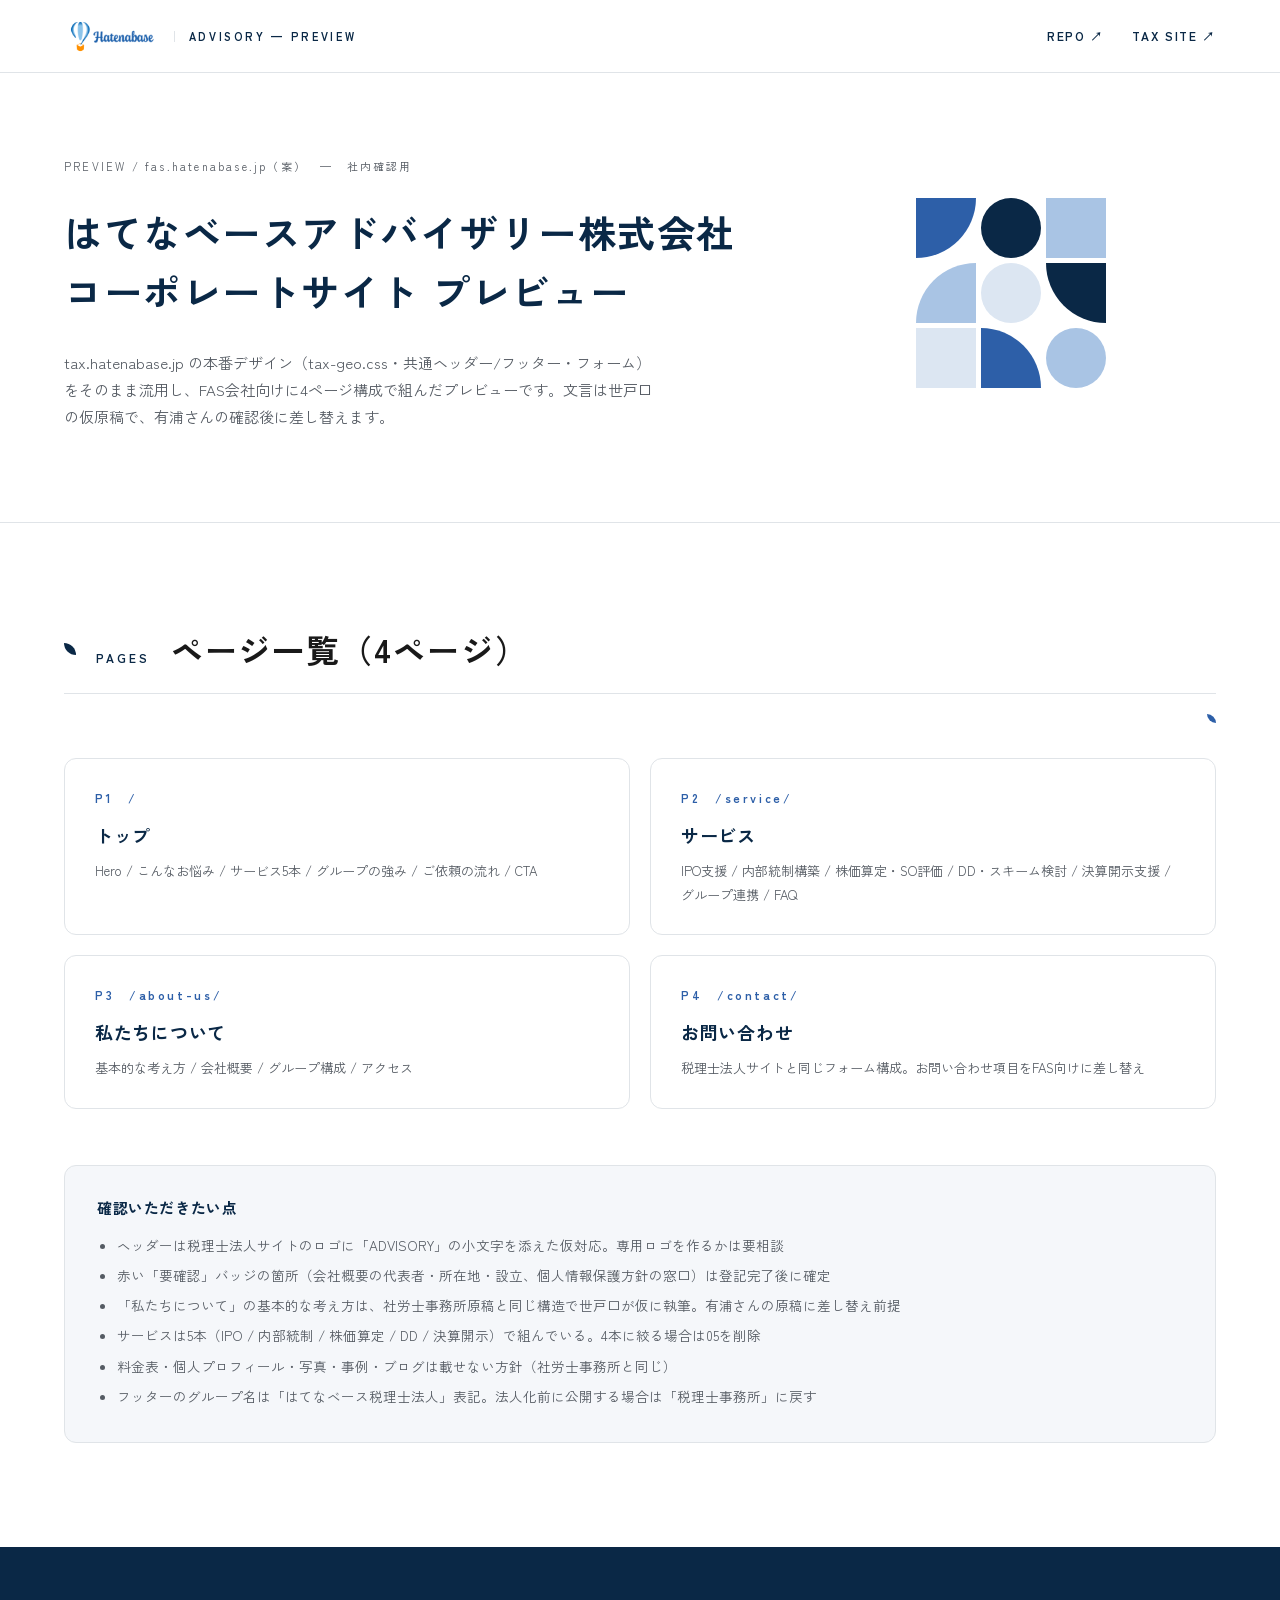
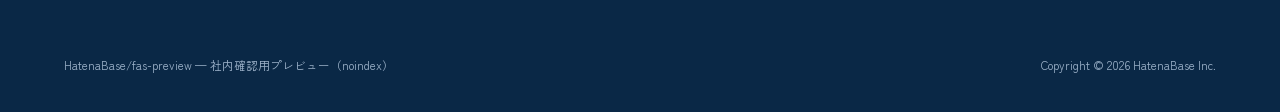
==== index.html @ cef5d2ef "はてなベースアドバイザリー株式会社 サイトプレビュー（4ページ）を追加 tax.hatenabase.jp の本番デザイン（tax-geo.css・共通シェル・フォーム）を流用し、 トップ / サービ" ====
<!DOCTYPE html>
<html lang="ja">
<head>
  <meta charset="UTF-8">
  <meta name="viewport" content="width=device-width, initial-scale=1.0">
  <meta name="robots" content="noindex,nofollow">
  <link rel="icon" type="image/svg+xml" href="assets/favicon.svg">
  <title>fas.hatenabase.jp プレビュー一覧｜はてなベースアドバイザリー株式会社</title>
  <link rel="preconnect" href="https://fonts.googleapis.com">
  <link rel="preconnect" href="https://fonts.gstatic.com" crossorigin>
  <link href="https://fonts.googleapis.com/css2?family=Zen+Kaku+Gothic+New:wght@400;500;700&display=swap" rel="stylesheet">
  <link rel="stylesheet" href="assets/tax-geo.css">
  <link rel="stylesheet" href="assets/fas.css">
</head>
<body>
<header class="hd"><div class="wrap hdw"><a class="hbrand" href="index.html"><img class="hlogo" src="assets/images/hatenabase-logo.png" alt="Hatenabase"><span class="hsub">ADVISORY — PREVIEW</span></a><nav class="nav"><a href="https://github.com/HatenaBase/hatena-fas" target="_blank" rel="noopener">REPO ↗</a><a href="https://tax.hatenabase.jp/" target="_blank" rel="noopener">TAX SITE ↗</a></nav></div></header>
<main id="main">
<section class="phero"><div class="wrap pherog"><div><div class="crumb">PREVIEW / fas.hatenabase.jp（案）　—　社内確認用</div><h1>はてなベースアドバイザリー株式会社<br>コーポレートサイト プレビュー</h1><p style="margin-bottom:0">tax.hatenabase.jp の本番デザイン（tax-geo.css・共通ヘッダー/フッター・フォーム）をそのまま流用し、FAS会社向けに4ページ構成で組んだプレビューです。文言は世戸口の仮原稿で、有浦さんの確認後に差し替えます。</p></div><div class="art3"><i class="b br"></i><i class="n o"></i><i class="s"></i><i class="s tl"></i><i class="p o"></i><i class="n bl"></i><i class="p"></i><i class="b tr"></i><i class="s o"></i></div></div></section>
<section class="sec"><div class="wrap">
<div class="sh"><span class="leaf"></span><span class="en">PAGES</span><h2>ページ一覧（4ページ）</h2><span class="rleaf"></span></div>
<div class="pvlist">
<a class="pv" href="top.html"><div class="snum">P1　/</div><h3>トップ</h3><p>Hero / こんなお悩み / サービス5本 / グループの強み / ご依頼の流れ / CTA</p></a>
<a class="pv" href="service.html"><div class="snum">P2　/service/</div><h3>サービス</h3><p>IPO支援 / 内部統制構築 / 株価算定・SO評価 / DD・スキーム検討 / 決算開示支援 / グループ連携 / FAQ</p></a>
<a class="pv" href="about-us.html"><div class="snum">P3　/about-us/</div><h3>私たちについて</h3><p>基本的な考え方 / 会社概要 / グループ構成 / アクセス</p></a>
<a class="pv" href="contact.html"><div class="snum">P4　/contact/</div><h3>お問い合わせ</h3><p>税理士法人サイトと同じフォーム構成。お問い合わせ項目をFAS向けに差し替え</p></a>
</div>
<div class="pvnote"><h3>確認いただきたい点</h3><ul>
<li>ヘッダーは税理士法人サイトのロゴに「ADVISORY」の小文字を添えた仮対応。専用ロゴを作るかは要相談</li>
<li>赤い「要確認」バッジの箇所（会社概要の代表者・所在地・設立、個人情報保護方針の窓口）は登記完了後に確定</li>
<li>「私たちについて」の基本的な考え方は、社労士事務所原稿と同じ構造で世戸口が仮に執筆。有浦さんの原稿に差し替え前提</li>
<li>サービスは5本（IPO / 内部統制 / 株価算定 / DD / 決算開示）で組んでいる。4本に絞る場合は05を削除</li>
<li>料金表・個人プロフィール・写真・事例・ブログは載せない方針（社労士事務所と同じ）</li>
<li>フッターのグループ名は「はてなベース税理士法人」表記。法人化前に公開する場合は「税理士事務所」に戻す</li>
</ul></div>
</div></section>
</main>
<footer class="ft"><div class="wrap"><div class="ftbtm"><span>HatenaBase/fas-preview — 社内確認用プレビュー（noindex）</span><span>Copyright © 2026 HatenaBase Inc.</span></div></div></footer>
</body>
</html>
---- assets/tax-geo.css ----
/* tax-site: 幾何学デザイン統合スタイル (Issue #2 / Claude Design)
 * ビルド入力。scripts/convert.py が tax-pages/assets/tax-geo.css へコピーする。
 * 元は redesign/tax-geo.css（下層4枚用）+ geo-top.html インライン style（トップ専用クラス）を統合。
 * 命名衝突は tax-geo.css 側の値に統一。heroDark / cardStyle バリアント（.herodark/.fshadow）は不採用のため持ち込まない。
 */
*,*::before,*::after{box-sizing:border-box}
:root{--navy:#0A2846;--blu:#2D5FA8;--sky:#A9C4E4;--pale:#DCE6F2;--ink:#191919;--mute:#555B63;--line:#E0E4E8;--sub:#F5F7FA}
body{margin:0;font-family:'Zen Kaku Gothic New','Hiragino Kaku Gothic ProN','Noto Sans JP',sans-serif;color:var(--ink);background:#fff;line-height:1.8;-webkit-font-smoothing:antialiased}
a{color:var(--navy);text-decoration:none}
a:hover{color:var(--blu)}
a:focus-visible,summary:focus-visible,.cta:focus-visible{outline:2px solid var(--blu);outline-offset:2px;border-radius:2px}
.skip{position:absolute;left:-9999px;top:0;background:var(--navy);color:#fff;padding:10px 18px;z-index:100;border-radius:0 0 8px 0}
.skip:focus{left:0;color:#fff}
.wrap{max-width:1200px;margin:0 auto;padding:0 24px}
.sec{padding:104px 0}
.secsub{background:var(--sub)}
.sh{display:flex;align-items:baseline;gap:20px;border-bottom:1px solid var(--line);padding-bottom:22px;margin-bottom:64px;position:relative}
.leaf{width:12px;height:12px;background:var(--navy);border-radius:0 100% 0 100%;align-self:center;flex-shrink:0}
.en{font-size:12px;letter-spacing:.26em;font-weight:700;color:var(--navy)}
.sh h2{margin:0;font-size:32px;font-weight:700;letter-spacing:.06em;line-height:1.4}
.rleaf{position:absolute;right:0;bottom:-30px;width:9px;height:9px;background:var(--blu);border-radius:0 100% 0 100%}
.geo{display:grid;grid-template-columns:26px 26px;grid-template-rows:26px 26px;gap:3px;margin-bottom:30px}
.geo i{display:block}
.gl{grid-template-columns:34px 34px;grid-template-rows:34px 34px}
.gl i{width:34px;height:34px}
.n{background:var(--navy)}.b{background:var(--blu)}.s{background:var(--sky)}.p{background:var(--pale)}
.o{border-radius:50%}.tl{border-radius:100% 0 0 0}.tr{border-radius:0 100% 0 0}.bl{border-radius:0 0 0 100%}.br{border-radius:0 0 100% 0}
.hd{position:sticky;top:0;background:rgba(255,255,255,.92);backdrop-filter:blur(8px);border-bottom:1px solid var(--line);z-index:50}
.hdw{display:flex;align-items:center;justify-content:space-between;height:72px}
.hlogo{height:34px;display:block}
.nav{display:flex;align-items:center;gap:28px}
.nav a{font-size:12px;letter-spacing:.14em;font-weight:700}
.cta{display:inline-block;background:var(--navy);color:#fff;font-weight:700;border-radius:8px;padding:12px 28px;font-size:14px;letter-spacing:.06em;transition:transform .2s,box-shadow .2s}
.cta:hover{color:#fff;transform:translateY(-2px);box-shadow:0 4px 12px rgba(10,40,70,.25)}
.tcta{font-weight:700;font-size:14px;letter-spacing:.04em;display:inline-flex;align-items:center;gap:8px}
.tcta em{font-style:normal;transition:transform .2s}
.tcta:hover em{transform:translateX(4px)}
.phero{padding:84px 0 92px;border-bottom:1px solid var(--line)}
.pherog{display:grid;grid-template-columns:1.25fr .75fr;gap:56px;align-items:center}
.crumb{font-size:11px;letter-spacing:.2em;color:var(--mute);margin-bottom:26px}
.phero h1{font-size:38px;font-weight:700;line-height:1.55;letter-spacing:.04em;margin:0 0 28px;color:var(--navy)}
.phero p{font-size:15px;color:var(--mute);margin:0 0 16px;max-width:600px}
.art3{display:grid;grid-template-columns:repeat(3,60px);grid-template-rows:repeat(3,60px);gap:5px;justify-content:center}
.art3 i{display:block}
.fgrid{display:grid;grid-template-columns:repeat(4,1fr);padding:1px 0 0 1px}
.fgrid3{grid-template-columns:repeat(3,1fr)}
.fc{border:1px solid var(--line);margin:0 0 -1px -1px;padding:40px 32px 36px;background:#fff}
.fc h3{margin:0 0 16px;font-size:16.5px;font-weight:700;line-height:1.6;letter-spacing:.04em}
.fc p{margin:0;font-size:13.5px;color:var(--mute);letter-spacing:.03em}
.fc .note{display:block;margin-top:12px}
.flgrid{display:grid;grid-template-columns:repeat(4,1fr);gap:32px}
.g2{grid-template-columns:1fr 1fr;gap:48px 40px}
.fl{border-top:2px solid var(--navy);padding-top:26px}
.fln{font-size:13px;letter-spacing:.2em;font-weight:700;color:var(--blu);margin-bottom:14px}
.fl h3{margin:0 0 12px;font-size:17px;font-weight:700;letter-spacing:.04em;line-height:1.6}
.fl p{margin:0;font-size:13px;color:var(--mute)}
.note{font-size:12px;color:var(--mute)}
.lead{font-size:15px;color:var(--mute);margin:0 0 48px;max-width:760px}
.tbl{width:100%;border-collapse:collapse}
.tbl th{background:var(--navy);color:#fff;font-weight:700;padding:14px 22px;text-align:left;font-size:13px;letter-spacing:.1em}
.tbl td{border:1px solid var(--line);padding:16px 22px;font-size:14px;background:#fff}
.tbl td b{color:var(--navy)}
.faqi{border:1px solid var(--line);border-radius:10px;margin-bottom:14px;background:#fff}
.faqi summary{cursor:pointer;font-weight:700;padding:20px 24px;font-size:15px;letter-spacing:.03em;list-style:none;display:flex;gap:14px;align-items:baseline}
.faqi summary::-webkit-details-marker{display:none}
.faqi summary::before{content:"Q";color:var(--blu);font-weight:700;flex-shrink:0}
.faqi div{padding:0 24px 22px 51px;font-size:13.5px;color:var(--mute)}
.faqi div p{margin:0 0 10px}
.faqi ul{margin:8px 0;padding-left:20px}
.pgrid{display:grid;grid-template-columns:repeat(3,1fr);gap:16px}
.pi{border:1px solid var(--line);border-radius:10px;background:#fff;padding:24px 26px;font-size:14px;font-weight:500;display:flex;gap:14px;align-items:center;letter-spacing:.03em}
.pi .leaf{width:10px;height:10px}
.chips{display:flex;flex-wrap:wrap;gap:10px}
.chip{border:1px solid var(--line);border-radius:6px;padding:8px 18px;font-size:13px;background:#fff;letter-spacing:.04em}
.chip.dk{border-color:var(--navy);color:var(--navy);font-weight:700}
.team{display:grid;grid-template-columns:repeat(3,1fr);gap:28px}
.tm{border:1px solid var(--line);border-radius:12px;background:#fff;padding:40px 30px 34px;text-align:center}
.tm h3{font-size:17px;font-weight:700;margin:20px 0 2px;letter-spacing:.06em}
.tm .enm{font-size:11px;letter-spacing:.16em;color:var(--mute)}
.tm .ro{font-size:12px;color:var(--blu);letter-spacing:.06em;font-weight:700;margin-top:10px}
.tm .co{font-size:11.5px;color:var(--mute)}
.tm p{text-align:left;font-size:12.5px;color:var(--mute);margin:18px 0 0}
.sgrid{display:grid;grid-template-columns:repeat(3,1fr);gap:24px;margin-bottom:24px}
.sc{border:1px solid var(--line);background:#fff;border-radius:12px;padding:38px 32px;display:flex;flex-direction:column;transition:transform .2s,box-shadow .2s}
a.sc:hover{transform:translateY(-2px);box-shadow:0 4px 16px rgba(10,40,70,.1)}
.snum{font-size:12px;letter-spacing:.22em;font-weight:700;color:var(--blu);margin-bottom:20px}
.sc h3{margin:0 0 14px;font-size:18px;font-weight:700;line-height:1.55;letter-spacing:.04em;color:var(--navy)}
.sc p{margin:0 0 22px;font-size:13.5px;color:var(--mute);flex:1}
.rm{font-size:12px;letter-spacing:.18em;font-weight:700;color:var(--navy)}
.ctag{display:inline-block;border:1px solid var(--navy);color:var(--navy);border-radius:4px;font-size:11px;padding:2px 12px;margin:0 6px 8px 0;font-weight:700;letter-spacing:.06em}
.two{display:grid;grid-template-columns:1fr 1fr;gap:28px;margin-bottom:28px}
.tk{border:1px solid var(--line);border-radius:12px;padding:38px 40px;background:#fff}
.tk .en{display:block;margin-bottom:8px}
.tk h3{margin:0 0 18px;font-size:17px;font-weight:700;letter-spacing:.04em}
.tk ul{margin:0;padding-left:20px;font-size:13.5px;color:var(--mute)}
.tk li{margin-bottom:8px}
.cband{text-align:center;padding:110px 24px}
.cband .en{display:block;margin-bottom:26px}
.cband h2{font-size:38px;font-weight:700;letter-spacing:.08em;line-height:1.6;margin:0 0 20px;color:var(--navy)}
.cband p{color:var(--mute);font-size:14px;margin:0 0 44px}
.ft{background:var(--navy);color:#fff;padding:80px 0 36px}
.ft a{color:#C6D4E4;font-size:13px}
.ft a:hover{color:#fff}
.ftg{display:grid;grid-template-columns:1.2fr 1fr 1fr 1.4fr;gap:48px;padding-bottom:56px;border-bottom:1px solid rgba(255,255,255,.16)}
.fth{font-size:12px;letter-spacing:.2em;font-weight:700;color:var(--sky);margin-bottom:18px}
.ftcol{display:flex;flex-direction:column;gap:10px}
.gco{margin-bottom:16px}
.gco b{display:block;font-size:13px;font-weight:700}
.gco span{font-size:11.5px;color:#9FB4CB}
.ftlogo{height:32px;filter:brightness(0) invert(1);margin-bottom:20px}
.ftbtm{display:flex;justify-content:space-between;align-items:center;padding-top:28px;font-size:11.5px;color:#9FB4CB;flex-wrap:wrap;gap:8px}

/* ── トップページ専用クラス（geo-top.html インライン style より統合） ── */
.hero{padding:96px 0 110px;border-bottom:1px solid var(--line)}
.herog{display:grid;grid-template-columns:1.2fr .8fr;gap:64px;align-items:center}
.hero h1{font-size:44px;font-weight:700;line-height:1.5;letter-spacing:.04em;margin:0 0 32px;color:var(--navy)}
.hero p{font-size:15px;color:var(--mute);margin:0 0 18px;max-width:560px}
.heroart{display:grid;grid-template-columns:repeat(4,72px);grid-template-rows:repeat(4,72px);gap:6px;justify-content:center}
.heroart i{display:block}
.agrid{display:grid;grid-template-columns:repeat(3,1fr);padding:1px 0 0 1px}
.ac2{border:1px solid var(--line);margin:0 0 -1px -1px;padding:56px 32px;background:#fff;text-align:center}
.ac2 .geo{margin:0 auto 26px;justify-content:center}
.ac2 h3{margin:0 0 14px;font-size:18px;font-weight:700;letter-spacing:.06em}
.ac2 p{margin:0;font-size:13.5px;color:var(--mute);text-align:left}
.oth{border:1px solid var(--line);border-radius:12px;background:#fff;padding:36px 40px;display:flex;align-items:center;gap:36px}
.oth h3{margin:0 0 8px;font-size:17px;font-weight:700;letter-spacing:.04em}
.oth p{margin:0;font-size:13.5px;color:var(--mute)}
.vgrid{display:grid;grid-template-columns:1fr 1fr;gap:32px}
.vc{border:1px solid var(--line);border-radius:12px;overflow:hidden;background:#fff}
.vbody{padding:32px 36px 36px}
.vtag{font-size:11px;letter-spacing:.14em;color:var(--mute);margin-bottom:6px}
.vc h3{margin:0 0 16px;font-size:18px;font-weight:700;letter-spacing:.04em}
.vc p{margin:0 0 20px;font-size:13.5px;color:var(--mute)}
.vimg{height:240px;background:var(--pale)}

/* ── 実装上の必須修正（プレビューには無い。§9 で申告） ── */
section[id]{scroll-margin-top:88px}
/* カード等が縮小時に内容ではみ出さないよう、grid/flex 子のはみ出しを許容 */
.fc,.sc,.fl,.tm,.pi,.chip,.vc,.tk,.oth,.ac2{min-width:0}

/* タブレット（≤960px）: 多カラムを2カラムへ。インライン指定の3/4列も追随させる */
@media(max-width:960px){
  .herog,.pherog{grid-template-columns:1fr}
  .heroart,.art3{display:none}
  .fgrid,.fgrid3,.flgrid,.pgrid,.team,.sgrid,.agrid{grid-template-columns:1fr 1fr}
  .two,.vgrid{grid-template-columns:1fr}
  .ftg{grid-template-columns:1fr 1fr}
  [style*="repeat(3,1fr)"],[style*="repeat(4,1fr)"]{grid-template-columns:1fr 1fr!important}
}
/* モバイル（≤767px）: 全グリッド1カラム。ナビはリンクを消さず折返して全リンク維持 */
@media(max-width:767px){
  .fgrid,.fgrid3,.flgrid,.pgrid,.team,.sgrid,.agrid,.g2,.two,.vgrid,.ftg{grid-template-columns:1fr}
  [style*="repeat(3,1fr)"],[style*="repeat(4,1fr)"]{grid-template-columns:1fr!important}
  .hdw{height:auto;flex-wrap:wrap;padding:12px 0;gap:10px}
  .nav{width:100%;flex-wrap:wrap;gap:14px 18px}
  .sec{padding:64px 0}
  .sh{margin-bottom:40px}
  .sh h2{font-size:26px}
  .hero{padding:56px 0 64px}
  .hero h1{font-size:32px}
  .phero{padding:48px 0 56px}
  .phero h1{font-size:28px}
  .cband{padding:72px 20px}
  .cband h2{font-size:28px}
  .fgrid .fc,.agrid .ac2{margin:0 0 -1px 0}
}

/* ---- お問い合わせフォーム (#6 /contact/) ---- */
#hb-tax-contact-form .cfitem{margin-bottom:22px}
#hb-tax-contact-form .cflabel{display:block;font-size:13px;font-weight:700;color:var(--navy);margin-bottom:8px}
#hb-tax-contact-form .cfreq{font-style:normal;font-size:10.5px;color:#fff;background:var(--blu);border-radius:4px;padding:1px 8px;margin-left:8px;vertical-align:1px}
#hb-tax-contact-form input[type="text"],#hb-tax-contact-form input[type="email"],#hb-tax-contact-form input[type="tel"],#hb-tax-contact-form select,#hb-tax-contact-form textarea{width:100%;box-sizing:border-box;border:1px solid var(--line);border-radius:8px;padding:12px 14px;font-size:15px;font-family:inherit;color:var(--ink);background:#fff}
#hb-tax-contact-form input:focus,#hb-tax-contact-form select:focus,#hb-tax-contact-form textarea:focus{outline:2px solid var(--blu);outline-offset:1px;border-color:var(--blu)}
#hb-tax-contact-form .cfagree{margin:28px 0}
#hb-tax-contact-form .cfprivacy{font-size:12.5px;color:var(--mute);max-height:180px;overflow-y:auto;padding:12px 16px;background:var(--sub);border-radius:8px}
#hb-tax-contact-form .cfcheck{display:flex;align-items:center;gap:10px;font-size:14px;font-weight:700;color:var(--navy);margin-top:14px;cursor:pointer}
#hb-tax-contact-form .cfcheck input{width:18px;height:18px;accent-color:var(--navy)}
#hb-tax-contact-form .cfmsg{min-height:1.5em;font-size:14px;font-weight:700;margin:0 0 16px}
#hb-tax-contact-form .cfmsg.ok{color:#1B7F4B}
#hb-tax-contact-form .cfmsg.ng{color:#B3261E}
#hb-tax-contact-form button.cta{border:none;cursor:pointer;font-family:inherit;width:100%;text-align:center;font-size:15px;padding:16px 28px}
#hb-tax-contact-form button.cta:disabled{opacity:.5;transform:none;box-shadow:none;cursor:default}

/* ---- 事務所概要・メンバー (#7 /about-us/) ---- */
.ovl{margin:0}
.ovl>div{display:grid;grid-template-columns:120px 1fr;gap:16px;padding:14px 0;border-bottom:1px solid var(--line)}
.ovl>div:last-child{border-bottom:none}
.ovl dt{font-size:12px;letter-spacing:.14em;font-weight:700;color:var(--blu);padding-top:2px}
.ovl dd{margin:0;font-size:14.5px}
.tm .tmimg{width:120px;height:120px;margin:0 auto 18px}
.tm h3{margin:0 0 2px;font-size:18px;letter-spacing:.06em;color:var(--navy)}
.tm .tmen{font-size:11px;letter-spacing:.22em;color:var(--mute);margin-bottom:8px}
.tm .tmrole{font-size:12.5px;font-weight:700;color:var(--blu);margin-bottom:14px}
.tm p{margin:0;font-size:13px;color:var(--mute);text-align:left}
@media(max-width:767px){ .ovl>div{grid-template-columns:1fr;gap:2px} }
#hb-tax-contact-form .cfhp{position:absolute;left:-9999px;top:-9999px;height:0;overflow:hidden}
---- assets/fas.css ----
/* fas-site: fas.hatenabase.jp 向けの差分スタイル。tax-geo.css の後に読み込む。
 * トークン・コンポーネントは tax-geo.css をそのまま使い、ここには FAS サイト固有の追加だけを置く。 */
.hbrand{display:flex;align-items:center}
.hsub{font-size:11px;letter-spacing:.24em;font-weight:700;color:var(--navy);margin-left:14px;padding-left:14px;border-left:1px solid var(--line);line-height:1}
.sgrid2{grid-template-columns:1fr 1fr}
.fgrid2{grid-template-columns:1fr 1fr}
.svc{padding:96px 0;border-bottom:1px solid var(--line)}
.svc .lead{margin-bottom:40px}
.svc .snum{margin-bottom:12px}
.svc h2{margin:0 0 20px;font-size:30px;font-weight:700;letter-spacing:.06em;line-height:1.4;color:var(--navy)}
.svcg{display:grid;grid-template-columns:1fr 2fr;gap:56px;align-items:start}
.svcg .geo{margin-bottom:18px}
.svcg .tcta{margin-top:8px}
.tbd{display:inline-block;font-size:10.5px;color:#fff;background:#B3261E;border-radius:4px;padding:1px 8px;margin-left:8px;vertical-align:2px;letter-spacing:.06em;font-weight:700;font-style:normal}
.ftsub{font-size:12px;color:#9FB4CB;line-height:2}
.gco.cur b{color:var(--sky)}
@media(max-width:960px){.svcg{grid-template-columns:1fr;gap:28px}}
@media(max-width:767px){.sgrid2,.fgrid2{grid-template-columns:1fr}.svc{padding:64px 0}.svc h2{font-size:24px}.hsub{margin-left:10px;padding-left:10px}}

/* ---- プレビュー一覧（index.html）専用 ---- */
.pvlist{display:grid;grid-template-columns:1fr 1fr;gap:20px;margin-bottom:56px}
.pv{border:1px solid var(--line);border-radius:12px;background:#fff;padding:28px 30px;display:block}
.pv .snum{margin-bottom:10px}
.pv h3{margin:0 0 8px;font-size:18px;font-weight:700;letter-spacing:.04em;color:var(--navy)}
.pv p{margin:0;font-size:13px;color:var(--mute)}
.pvnote{border:1px solid var(--line);border-radius:12px;background:var(--sub);padding:28px 32px;font-size:13.5px;color:var(--mute)}
.pvnote h3{margin:0 0 12px;font-size:15px;color:var(--navy);letter-spacing:.04em}
.pvnote ul{margin:0;padding-left:20px}
.pvnote li{margin-bottom:6px}
@media(max-width:767px){.pvlist{grid-template-columns:1fr}}
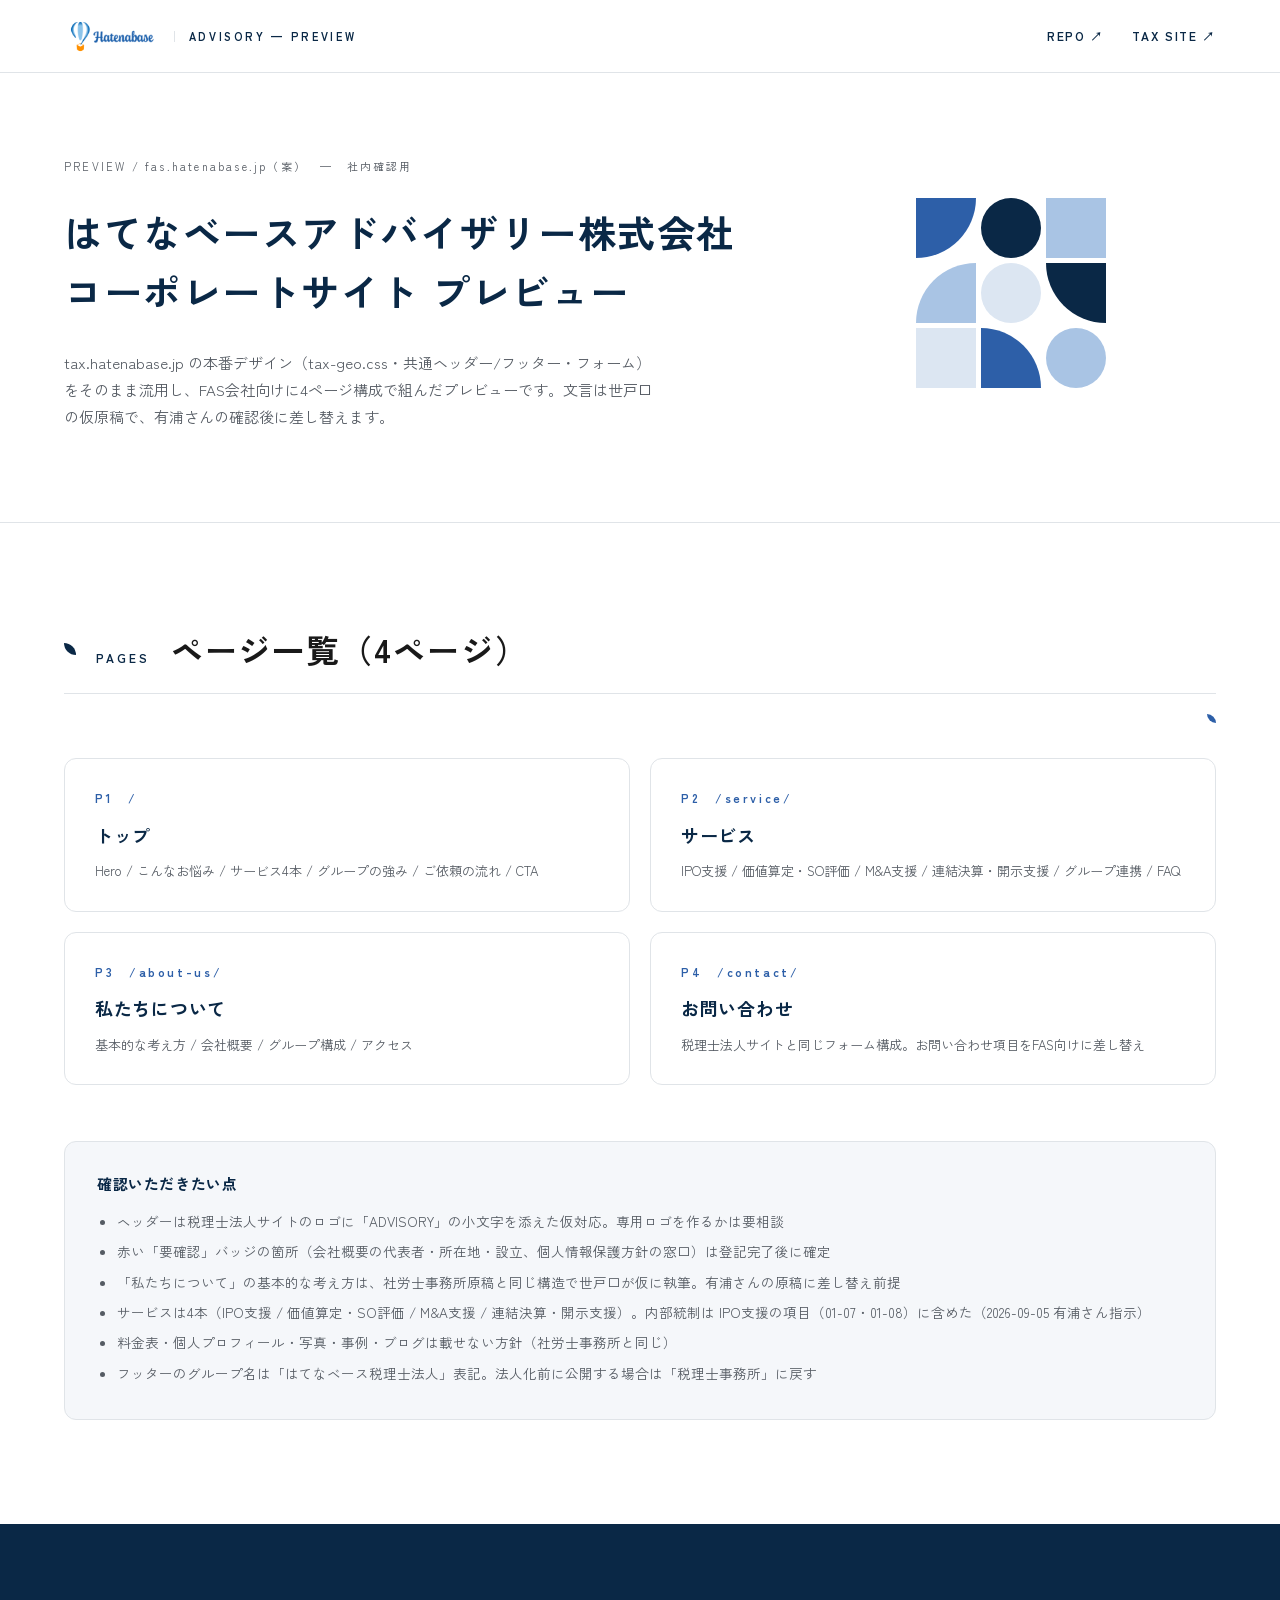
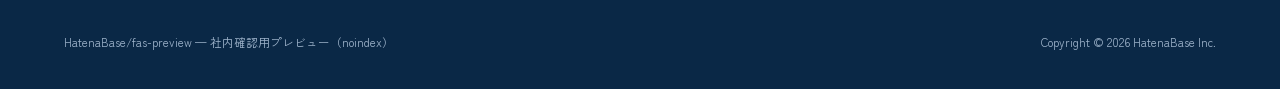
==== commit c73ca8cd: "docs: プレビュー索引をサービス4本立てに合わせる" ====
--- a/index.html
+++ b/index.html
@@ -4,7 +4,9 @@
   <meta charset="UTF-8">
   <meta name="viewport" content="width=device-width, initial-scale=1.0">
   <meta name="robots" content="noindex,nofollow">
-  <link rel="icon" type="image/svg+xml" href="assets/favicon.svg">
+  <link rel="icon" type="image/png" sizes="32x32" href="assets/favicon-32.png">
+  <link rel="icon" type="image/png" sizes="192x192" href="assets/favicon-192.png">
+  <link rel="apple-touch-icon" href="assets/apple-touch-icon.png">
   <title>fas.hatenabase.jp プレビュー一覧｜はてなベースアドバイザリー株式会社</title>
   <link rel="preconnect" href="https://fonts.googleapis.com">
   <link rel="preconnect" href="https://fonts.gstatic.com" crossorigin>
@@ -19,8 +21,8 @@
 <section class="sec"><div class="wrap">
 <div class="sh"><span class="leaf"></span><span class="en">PAGES</span><h2>ページ一覧（4ページ）</h2><span class="rleaf"></span></div>
 <div class="pvlist">
-<a class="pv" href="top.html"><div class="snum">P1　/</div><h3>トップ</h3><p>Hero / こんなお悩み / サービス5本 / グループの強み / ご依頼の流れ / CTA</p></a>
-<a class="pv" href="service.html"><div class="snum">P2　/service/</div><h3>サービス</h3><p>IPO支援 / 内部統制構築 / 株価算定・SO評価 / DD・スキーム検討 / 決算開示支援 / グループ連携 / FAQ</p></a>
+<a class="pv" href="top.html"><div class="snum">P1　/</div><h3>トップ</h3><p>Hero / こんなお悩み / サービス4本 / グループの強み / ご依頼の流れ / CTA</p></a>
+<a class="pv" href="service.html"><div class="snum">P2　/service/</div><h3>サービス</h3><p>IPO支援 / 価値算定・SO評価 / M&amp;A支援 / 連結決算・開示支援 / グループ連携 / FAQ</p></a>
 <a class="pv" href="about-us.html"><div class="snum">P3　/about-us/</div><h3>私たちについて</h3><p>基本的な考え方 / 会社概要 / グループ構成 / アクセス</p></a>
 <a class="pv" href="contact.html"><div class="snum">P4　/contact/</div><h3>お問い合わせ</h3><p>税理士法人サイトと同じフォーム構成。お問い合わせ項目をFAS向けに差し替え</p></a>
 </div>
@@ -28,7 +30,7 @@
 <li>ヘッダーは税理士法人サイトのロゴに「ADVISORY」の小文字を添えた仮対応。専用ロゴを作るかは要相談</li>
 <li>赤い「要確認」バッジの箇所（会社概要の代表者・所在地・設立、個人情報保護方針の窓口）は登記完了後に確定</li>
 <li>「私たちについて」の基本的な考え方は、社労士事務所原稿と同じ構造で世戸口が仮に執筆。有浦さんの原稿に差し替え前提</li>
-<li>サービスは5本（IPO / 内部統制 / 株価算定 / DD / 決算開示）で組んでいる。4本に絞る場合は05を削除</li>
+<li>サービスは4本（IPO支援 / 価値算定・SO評価 / M&amp;A支援 / 連結決算・開示支援）。内部統制は IPO支援の項目（01-07・01-08）に含めた（2026-09-05 有浦さん指示）</li>
 <li>料金表・個人プロフィール・写真・事例・ブログは載せない方針（社労士事務所と同じ）</li>
 <li>フッターのグループ名は「はてなベース税理士法人」表記。法人化前に公開する場合は「税理士事務所」に戻す</li>
 </ul></div>
--- a/assets/fas.css
+++ b/assets/fas.css
@@ -28,3 +28,27 @@
 .pvnote ul{margin:0;padding-left:20px}
 .pvnote li{margin-bottom:6px}
 @media(max-width:767px){.pvlist{grid-template-columns:1fr}}
+
+/* --- 調査レポート（/reports/。WordPress 側のみで表示する） ---------------- */
+.replist{list-style:none;margin:0;padding:0}
+.repitem{padding:28px 0;border-bottom:1px solid var(--line)}
+.repitem h2{font-size:21px;line-height:1.6;margin:10px 0 8px}
+.repitem h2 a{color:var(--navy);text-decoration:none}
+.repitem h2 a:hover{color:var(--blu)}
+.repitem p{font-size:14.5px;line-height:1.9;color:var(--mute);margin:0;max-width:52em}
+.repmeta{display:flex;flex-wrap:wrap;gap:14px;align-items:center;font-size:12px;color:var(--mute)}
+.repcat{color:var(--blu);border:1px solid var(--blu);padding:2px 9px;font-size:10.5px;letter-spacing:.1em}
+.replead{font-size:17px;line-height:2;color:var(--navy);border-left:3px solid var(--blu);padding-left:20px;margin-bottom:36px}
+.repcontent h2{font-size:24px;line-height:1.6;margin:48px 0 16px;padding-top:16px;border-top:1px solid var(--line)}
+.repcontent h3{font-size:17px;margin:28px 0 10px}
+.repcontent li{font-size:15px;line-height:1.95;margin-bottom:8px}
+.repcontent a{color:var(--blu);word-break:break-all}
+.repscroll{overflow-x:auto;margin:22px 0 30px}
+.reptbl{width:100%;border-collapse:collapse;font-size:14px;min-width:520px}
+.reptbl th,.reptbl td{text-align:left;vertical-align:top;padding:12px 16px;border-bottom:1px solid var(--line);line-height:1.7}
+.reptbl thead th{background:var(--sub);border-top:1px solid var(--line);color:var(--navy);white-space:nowrap}
+.repdisc{margin-top:44px;padding-top:18px;border-top:1px solid var(--line);font-size:12.5px;color:var(--mute)}
+
+/* フッターのグループ会社名から各サイトへ */
+.gco a{text-decoration:none;color:inherit}
+.gco a:hover b{color:var(--sky)}
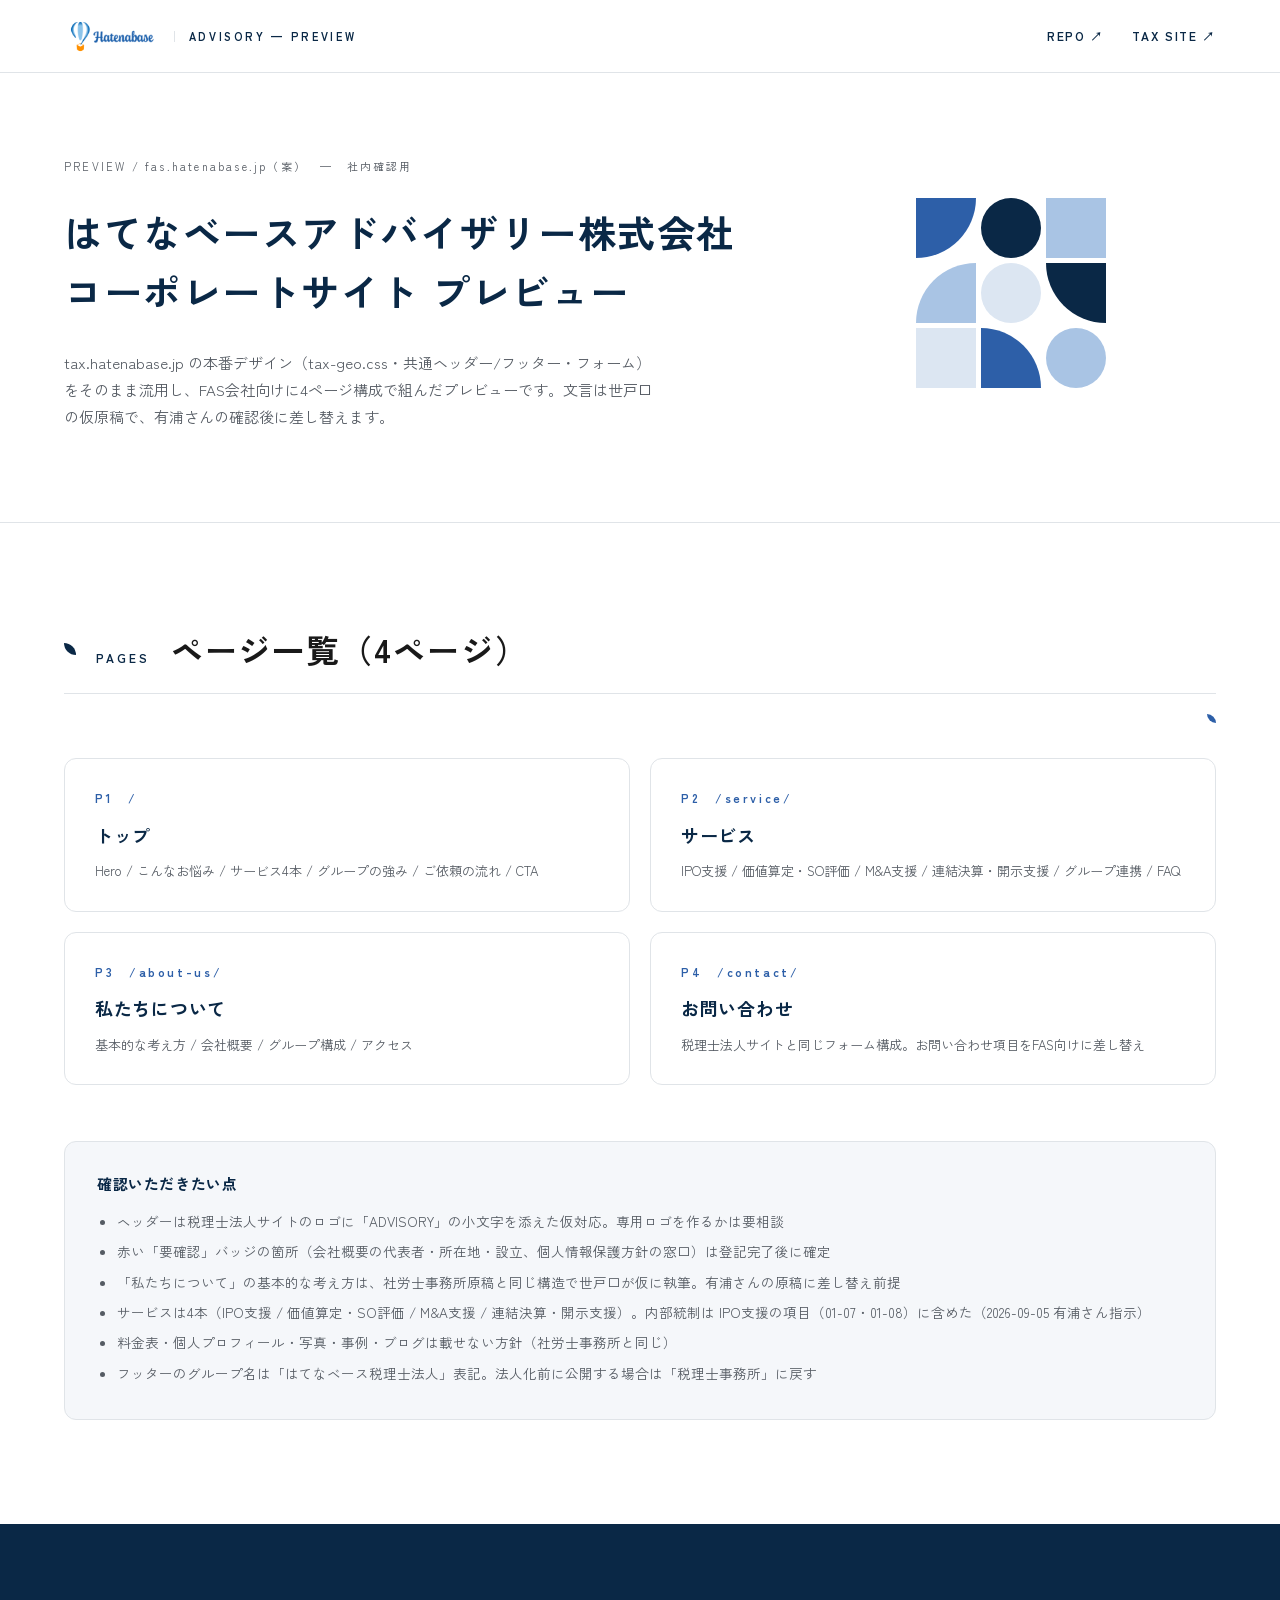
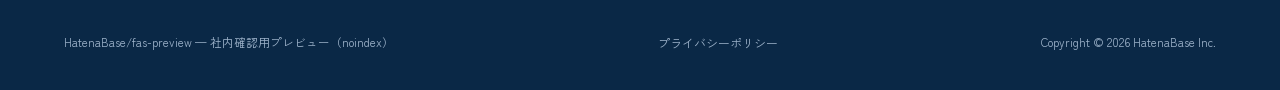
==== commit b1dcef2b: "feat: プライバシーポリシーページ追加・フッターにリンク" ====
--- a/index.html
+++ b/index.html
@@ -36,6 +36,6 @@
 </ul></div>
 </div></section>
 </main>
-<footer class="ft"><div class="wrap"><div class="ftbtm"><span>HatenaBase/fas-preview — 社内確認用プレビュー（noindex）</span><span>Copyright © 2026 HatenaBase Inc.</span></div></div></footer>
+<footer class="ft"><div class="wrap"><div class="ftbtm"><span>HatenaBase/fas-preview — 社内確認用プレビュー（noindex）</span><span class="ftlegal"><a href="privacy-policy.html">プライバシーポリシー</a></span><span>Copyright © 2026 HatenaBase Inc.</span></div></div></footer>
 </body>
 </html>
--- a/assets/fas.css
+++ b/assets/fas.css
@@ -52,3 +52,26 @@
 /* フッターのグループ会社名から各サイトへ */
 .gco a{text-decoration:none;color:inherit}
 .gco a:hover b{color:var(--sky)}
+
+/* プライバシーポリシー等の規程ページ */
+.legal{max-width:820px}
+.legal .lead{font-size:15px;line-height:2;color:var(--mute);margin:0 0 48px}
+.legal h2{font-size:20px;font-weight:700;letter-spacing:.04em;color:var(--navy);margin:56px 0 18px;padding-bottom:12px;border-bottom:1px solid var(--line)}
+.legal p,.legal li{font-size:14.5px;line-height:2;color:var(--mute)}
+.legal p{margin:0 0 16px}
+.legal ul{margin:0 0 16px;padding-left:22px}
+.legal li{margin-bottom:6px}
+.legal a{color:var(--blu);text-decoration:underline}
+.legal .tbl{overflow-x:auto;margin:0 0 20px}
+.legal table{width:100%;border-collapse:collapse;font-size:13.5px;line-height:1.8;color:var(--mute);min-width:560px}
+.legal th,.legal td{border:1px solid var(--line);padding:12px 14px;text-align:left;vertical-align:top}
+.legal th{background:var(--sub);color:var(--navy);font-weight:700;white-space:nowrap}
+.legal .kv{margin:0 0 20px;border:1px solid var(--line);border-radius:12px;padding:8px 24px;background:#fff}
+.legal .kv>div{display:grid;grid-template-columns:200px 1fr;gap:16px;padding:14px 0;border-bottom:1px solid var(--line)}
+.legal .kv>div:last-child{border-bottom:none}
+.legal .kv dt{font-size:13px;font-weight:700;color:var(--navy);letter-spacing:.04em}
+.legal .kv dd{margin:0;font-size:14px;line-height:1.9;color:var(--mute)}
+.legal .rev{margin-top:40px;font-size:13px;color:var(--mute);text-align:right}
+.ftlegal a{color:#9FB4CB;text-decoration:none;font-size:12px}
+.ftlegal a:hover{text-decoration:underline}
+@media(max-width:767px){.legal .kv>div{grid-template-columns:1fr;gap:4px}.legal h2{font-size:18px;margin-top:44px}}
